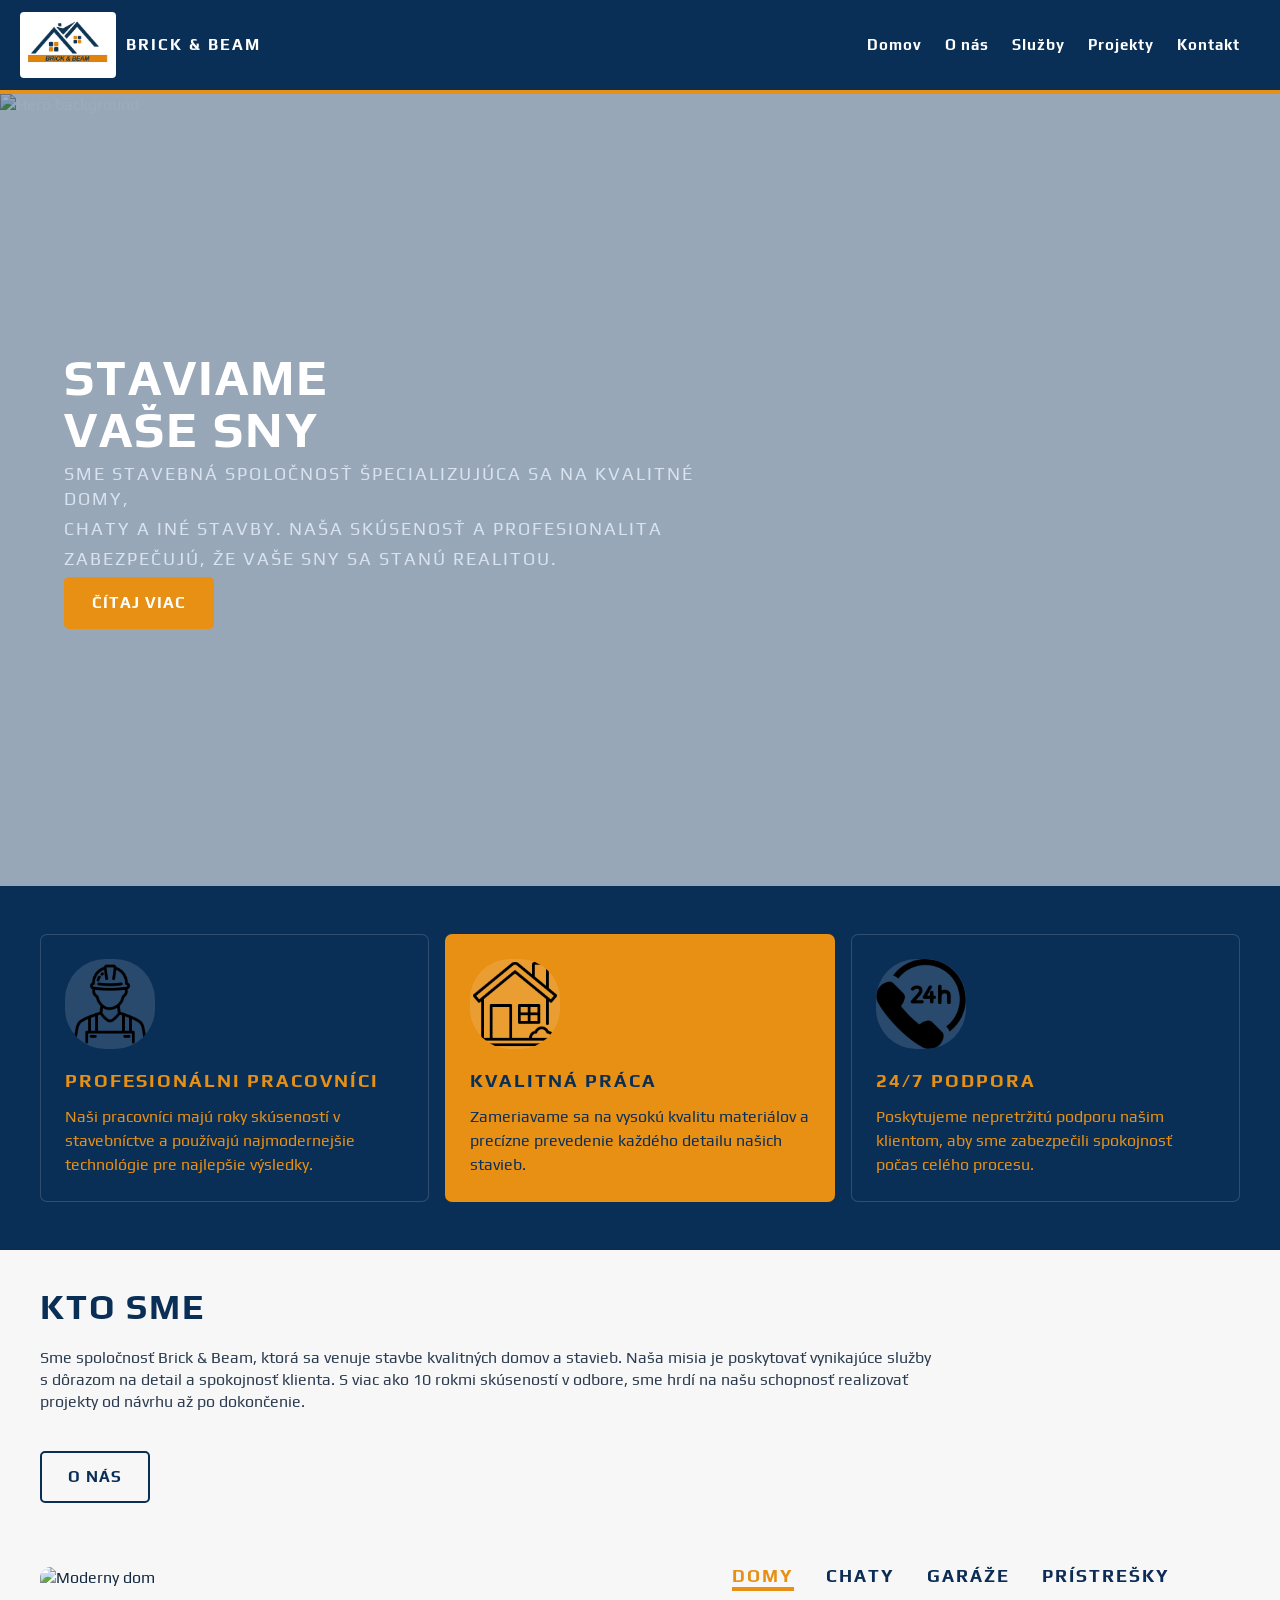
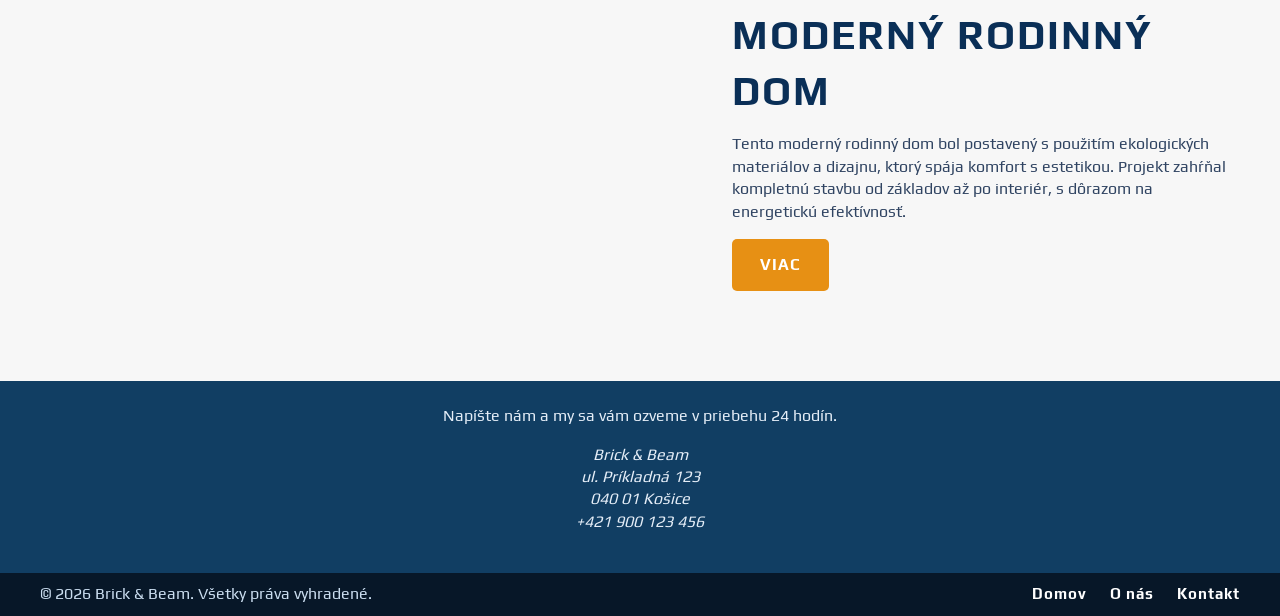
==== index.html @ 75851d97 "commit" ====
<!DOCTYPE html>
<html lang="sk">
<head>
    <meta charset="UTF-8">
    <meta name="viewport" content="width=device-width, initial-scale=1.0">
    <title>Brick & Beam</title>
    <link rel="stylesheet" href="styles.css">
    <link rel="preconnect" href="https://fonts.googleapis.com">
    <link rel="preconnect" href="https://fonts.gstatic.com" crossorigin>
    <link href="https://fonts.googleapis.com/css2?family=Play:wght@400;700&display=swap" rel="stylesheet">
</head>
<body>
    <header class="site-header">
        <div class="container header-inner">
            <a href="#" class="logo" aria-label="Brick & Beam">
                <img src="moravčík_zadanie_č3_logo.png" alt="Brick & Beam logo" class="logo-img">
                <span class="logo-text">BRICK & BEAM</span>
            </a>
            <nav class="main-nav" aria-label="Hlavná navigácia">
                <a href="#home">Domov</a>
                <a href="#about">O nás</a>
                <a href="#services">Služby</a>
                <a href="#projects">Projekty</a>
                <a href="#contact">Kontakt</a>
            </nav>
        </div>
    </header>

    <main>
        <section id="home" class="hero">
            <img src="https://cloud.mecon.sk/images/projects/501/01.jpg" alt="Hero background" class="hero-bg">
            <div class="container hero-content">
                <h1><span>STAVIAME</span><br>VAŠE SNY</h1>
                <p>Sme stavebná spoločnosť špecializujúca sa na kvalitné domy,</p>
                <p>chaty a iné stavby. Naša skúsenosť a profesionalita</p>
                <p>zabezpečujú, že vaše sny sa stanú realitou.</p>
                <a class="btn btn-primary" href="#projects">Čítaj viac</a>
            </div>
        </section>

        <section id="services" class="three-cards">
            <div class="container">
                <div class="card">
                    <img class="card-icon" src="4414775.png" alt="Profesionalni pracovnici">
                    <h3>Profesionálni pracovníci</h3>
                    <p>Naši pracovníci majú roky skúseností v stavebníctve a používajú najmodernejšie technológie pre najlepšie výsledky.</p>
                </div>
                <div class="card card-accent">
                    <img class="card-icon" src="6676508.png" alt="Kvalitna praca">
                    <h3>Kvalitná práca</h3>
                    <p>Zameriavame sa na vysokú kvalitu materiálov a precízne prevedenie každého detailu našich stavieb.</p>
                </div>
                <div class="card">
                    <img class="card-icon" src="82177.png" alt="24/7 Podpora">
                    <h3>24/7 Podpora</h3>
                    <p>Poskytujeme nepretržitú podporu našim klientom, aby sme zabezpečili spokojnosť počas celého procesu.</p>
                </div>
            </div>
        </section>

        <section id="about" class="about">
            <div class="container">
                <h2>KTO SME</h2>
                <p>Sme spoločnosť Brick & Beam, ktorá sa venuje stavbe kvalitných domov a stavieb. Naša misia je poskytovať vynikajúce služby s dôrazom na detail a spokojnosť klienta. S viac ako 10 rokmi skúseností v odbore, sme hrdí na našu schopnosť realizovať projekty od návrhu až po dokončenie.</p>
                <a class="btn btn-secondary" href="#services">O nás</a>
            </div>
        </section>

        <section id="projects" class="project-highlight">
            <div class="container project-grid">
                <img src="https://images.unsplash.com/photo-1494526585095-c41746248156?auto=format&fit=crop&w=1800&q=80" alt="Moderny dom" class="project-image">
                <div class="project-text">
                    <div class="project-nav">
                        <a href="#projects" class="project-tab active">DOMY</a>
                        <a href="#projects" class="project-tab">CHATY</a>
                        <a href="#projects" class="project-tab">GARÁŽE</a>
                        <a href="#projects" class="project-tab">PRÍSTREŠKY</a>
                    </div>
                    <h2>Moderný rodinný dom</h2>
                    <p>Tento moderný rodinný dom bol postavený s použitím ekologických materiálov a dizajnu, ktorý spája komfort s estetikou. Projekt zahŕňal kompletnú stavbu od základov až po interiér, s dôrazom na energetickú efektívnosť.</p>
                    <a class="btn btn-primary" href="#contact">Viac</a>
                </div>
            </div>
        </section>

        <section id="contact" class="contact-footer">
            <div class="container">
                
                <p>Napíšte nám a my sa vám ozveme v priebehu 24 hodín.</p>
                <address>
                    Brick & Beam<br>
                    ul. Príkladná 123<br>
                    040 01 Košice<br>
                    +421 900 123 456
                </address>
            </div>
        </section>
    </main>

    <footer class="site-footer">
        <div class="container footer-inner">
            <p>© 2026 Brick & Beam. Všetky práva vyhradené.</p>
            <nav class="footer-nav">
                <a href="#home">Domov</a>
                <a href="#about">O nás</a>
                <a href="#contact">Kontakt</a>
            </nav>
        </div>
    </footer>
</body>
</html>
---- styles.css ----
* {
    margin: 0;
    padding: 0;
    box-sizing: border-box;
}

body {
    color: #142a40;
    font-family: 'Play', sans-serif;
    line-height: 1.4;
    background: #f7f7f7;
}

.container {
    width: 1200px;
    margin: 0 auto;
}

.btn {
    text-transform: uppercase;
    display: inline-block;
    border: 2px solid transparent;
    border-radius: 5px;
    padding: 13px 26px;
    font-weight: 700;
    letter-spacing: 1px;
    text-decoration: none;
    transition: 0.3s;
}

.btn-primary {
    background: #e79014;
    color: #ffffff;
}

.btn-secondary {
    background: transparent;
    border-color: #0a2f57;
    color: #0a2f57;
    margin-top: 13px;
}

.btn:hover {
    color: #e79014;
}

.btn-primary:hover {
    color: #0a2f57;
}

.btn-primary:hover {
    color: #0a2f57;
}

.site-header {
    background: #0a2f57;
    padding: 12px 0;
    position: sticky;
    top: 0;
    z-index: 10;
    border-bottom: 4px solid #e79014;
}

.header-inner {
    display: flex;
    align-items: center;
    justify-content: space-between;
}

.logo {
    color: #ffffff;
    font-family: 'Play', sans-serif;
    font-size: 20px;
    text-decoration: none;
    letter-spacing: 1px;
    display: flex;
    align-items: center;
    gap: 10px;
    margin-left: -20px;
}

.logo-img {
    width: 96px;
    height: auto;
    object-fit: contain;
    border-radius: 4px;
    background: #ffffff;
    padding: 3px;
}

.logo-text {
    font-size: 16px;
    font-weight: 700;
    text-transform: uppercase;
    letter-spacing: 2px;
}

.main-nav a,
.footer-nav a {
    color: #ffffff;
    text-decoration: none;
    margin-left: 19px;
    font-weight: 700;
    letter-spacing: 1px;
    font-size: 15px;
    transition: 0.3s;
}

.main-nav a:hover,
.footer-nav a:hover {
    color: #e79014;
}

.hero {
    height: 88vh;
    min-height: 500px;
    position: relative;
    display: flex;
    align-items: center;
    justify-content: center;
    background: linear-gradient(rgba(10, 47, 87, 0.4), rgba(10, 47, 87, 0.4));
    color: #ffffff;
}

.hero-bg {
    position: absolute;
    top: 0;
    left: 0;
    width: 100%;
    height: 100%;
    object-fit: cover;
    z-index: -1;
}

.hero-content {
    text-align: left;
    max-width: 640px;
    z-index: 1;
    width: 640px;
    margin-left: 5vw;
}

.hero h1 {
    font-family: 'Play', sans-serif;
    font-size: 50px;
    text-transform: uppercase;
    letter-spacing: 2px;
    line-height: 1.05;
}

.hero p,
.hero-sub {
    margin: 5px 0;
    font-size: 18px;
    color: #d9e2ef;
    text-transform: uppercase;
    letter-spacing: 2px;
}

.hero-sub {
    opacity: 0.88;
}

.three-cards {
    background: #0a2f57;
    color: #ffffff;
    padding: 48px 0;
    margin-bottom: 32px;
}

.three-cards .container {
    display: grid;
    grid-template-columns: repeat(3, minmax(0, 1fr));
    gap: 16px;
}

.card {
    padding: 24px;
    border: 1px solid rgba(255, 255, 255, 0.15);
    border-radius: 7px;
    background: #0a2f57;
    min-height: 190px;
    color: #e79014;
}

.card-icon {
    width: 90px;
    height: 90px;
    border-radius: 45%;
    background: rgba(255, 255, 255, 0.13);
    object-fit: cover;
    margin-bottom: 12px;
}

.card h3 {
    font-family: 'Play', sans-serif;
    text-transform: uppercase;
    margin-bottom: 11px;
    letter-spacing: 2px;
}

.card p {
    line-height: 1.5;
    color: inherit;
}

.card-accent {
    background: #e79014;
    color: #0a2f57;
    border-color: transparent;
}

.section {
    background: #ffffff;
    padding: 56px 0;
}

.about {
    text-align: left;
}

.about .container {
    max-width: 1200px;
    margin: 0 auto 60px;
    padding: 0;
}

.about h2 {
    font-family: 'Play', sans-serif;
    text-transform: uppercase;
    letter-spacing: 2px;
    margin-bottom: 16px;
    color: #0a2f57;
    font-size: 35px;
}

.about p,
.about .btn-secondary {
    max-width: 900px;
    margin-left: 0;
}

.about p {
    color: #2c3c50;
    font-weight: 500;
    margin-bottom: 24px;
}

.project-highlight {
    padding-bottom: 90px;
}

.project-grid {
    display: grid;
    gap: 32px;
    grid-template-columns: 1.3fr 1fr;
    align-items: center;
}

.project-image {
    width: 100%;
    height: 320px;
    border-radius: 11px;
    object-fit: cover;
}

.project-text h2 {
    font-family: 'Play', sans-serif;
    font-size: 40px;
    margin: 8px 0 14px;
    color: #0a2f57;
    text-transform: uppercase;
    letter-spacing: 2px;
}

.project-text p {
    margin-bottom: 16px;
    color: #304462;
}

.project-nav {
    display: flex;
    gap: 32px;
    margin-bottom: 16px;
    font-family: 'Play', sans-serif;
    font-size: 18px;
    letter-spacing: 2px;
}

.project-tab {
    position: relative;
    color: #0b2c54;
    text-decoration: none;
    padding-bottom: 3px;
    text-transform: uppercase;
    font-weight: 700;
    transition: color 0.3s;
}

.project-tab::after {
    content: '';
    position: absolute;
    bottom: 0;
    left: 0;
    width: 0;
    height: 4px;
    background: #e79014;
    transition: width 0.3s;
}

.project-tab:hover::after,
.project-tab.active::after {
    width: 100%;
}

.project-tab.active {
    color: #e79014;
}

.contact-footer {
    background: #113e63;
    color: #ffffff;
    padding: 24px 0;
    text-align: center;
}

.contact-footer p,
.contact-footer address {
    max-width: 700px;
    margin: 0 auto 16px;
    color: #e4edf7;
}

.site-footer {
    background: #071728;
    color: #bdd8f2;
    padding: 10px 0;
}

.footer-inner {
    display: flex;
    justify-content: space-between;
    align-items: center;
    color: #caddef;
}
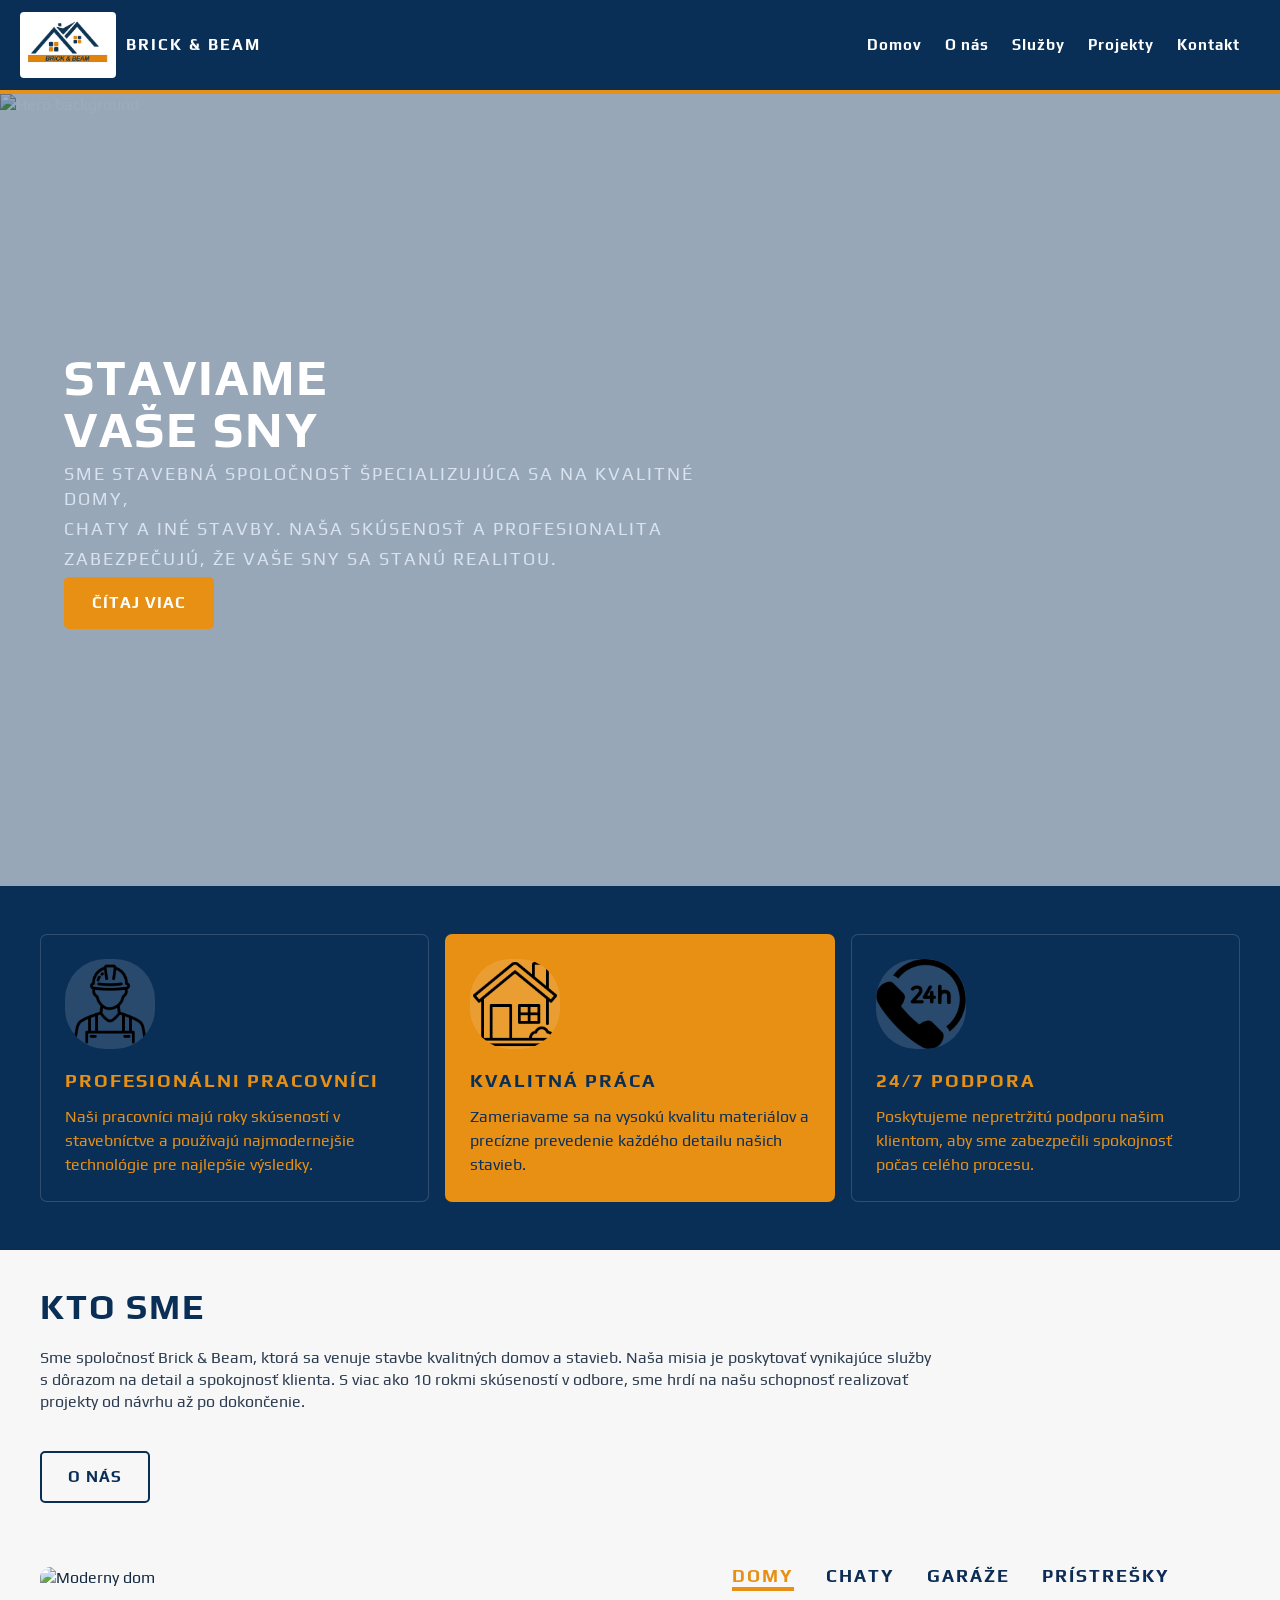
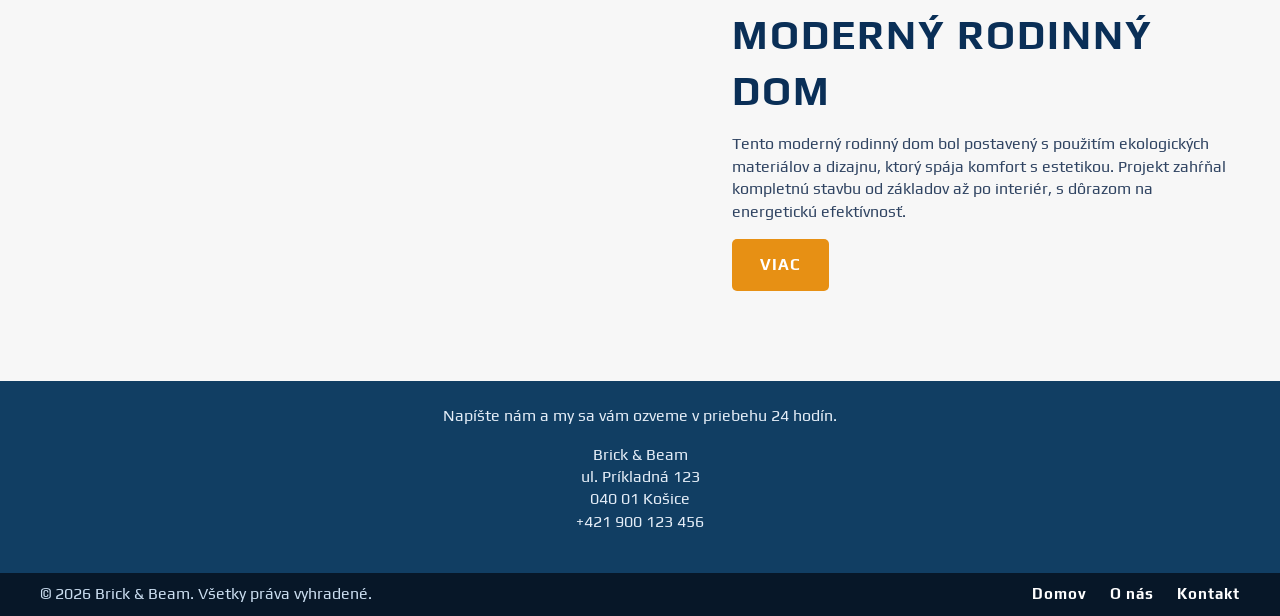
==== commit f4cdf873: "small fixes" ====
--- a/index.html
+++ b/index.html
@@ -19,9 +19,9 @@
             <nav class="main-nav" aria-label="Hlavná navigácia">
                 <a href="#home">Domov</a>
                 <a href="#about">O nás</a>
-                <a href="#services">Služby</a>
+                <a href="#">Služby</a>
                 <a href="#projects">Projekty</a>
-                <a href="#contact">Kontakt</a>
+                <a href="#">Kontakt</a>
             </nav>
         </div>
     </header>
@@ -34,7 +34,7 @@
                 <p>Sme stavebná spoločnosť špecializujúca sa na kvalitné domy,</p>
                 <p>chaty a iné stavby. Naša skúsenosť a profesionalita</p>
                 <p>zabezpečujú, že vaše sny sa stanú realitou.</p>
-                <a class="btn btn-primary" href="#projects">Čítaj viac</a>
+                <a class="btn btn-primary" href="#about">Čítaj viac</a>
             </div>
         </section>
 
@@ -58,12 +58,13 @@
             </div>
         </section>
 
-        <section id="about" class="about">
-            <div class="container">
+        <section id="about" class="about" >
+            <div class="container" >
                 <h2>KTO SME</h2>
                 <p>Sme spoločnosť Brick & Beam, ktorá sa venuje stavbe kvalitných domov a stavieb. Naša misia je poskytovať vynikajúce služby s dôrazom na detail a spokojnosť klienta. S viac ako 10 rokmi skúseností v odbore, sme hrdí na našu schopnosť realizovať projekty od návrhu až po dokončenie.</p>
-                <a class="btn btn-secondary" href="#services">O nás</a>
+                <a class="btn btn-secondary" >O nás</a>
             </div>
+            
         </section>
 
         <section id="projects" class="project-highlight">
@@ -87,12 +88,12 @@
             <div class="container">
                 
                 <p>Napíšte nám a my sa vám ozveme v priebehu 24 hodín.</p>
-                <address>
+                <div class="address">
                     Brick & Beam<br>
                     ul. Príkladná 123<br>
                     040 01 Košice<br>
                     +421 900 123 456
-                </address>
+                </div>
             </div>
         </section>
     </main>
@@ -108,4 +109,4 @@
         </div>
     </footer>
 </body>
-</html>+</html>
--- a/styles.css
+++ b/styles.css
@@ -1,7 +1,11 @@
+html { 
+    scroll-behavior: smooth; 
+}
 * {
     margin: 0;
     padding: 0;
     box-sizing: border-box;
+    
 }
 
 body {
@@ -248,6 +252,15 @@
 
 .project-highlight {
     padding-bottom: 90px;
+}
+
+
+#home,
+#about,
+#services,
+#projects,
+#contact {
+    scroll-margin-top: 100px;
 }
 
 .project-grid {
@@ -325,7 +338,7 @@
 }
 
 .contact-footer p,
-.contact-footer address {
+.contact-footer .address {
     max-width: 700px;
     margin: 0 auto 16px;
     color: #e4edf7;
